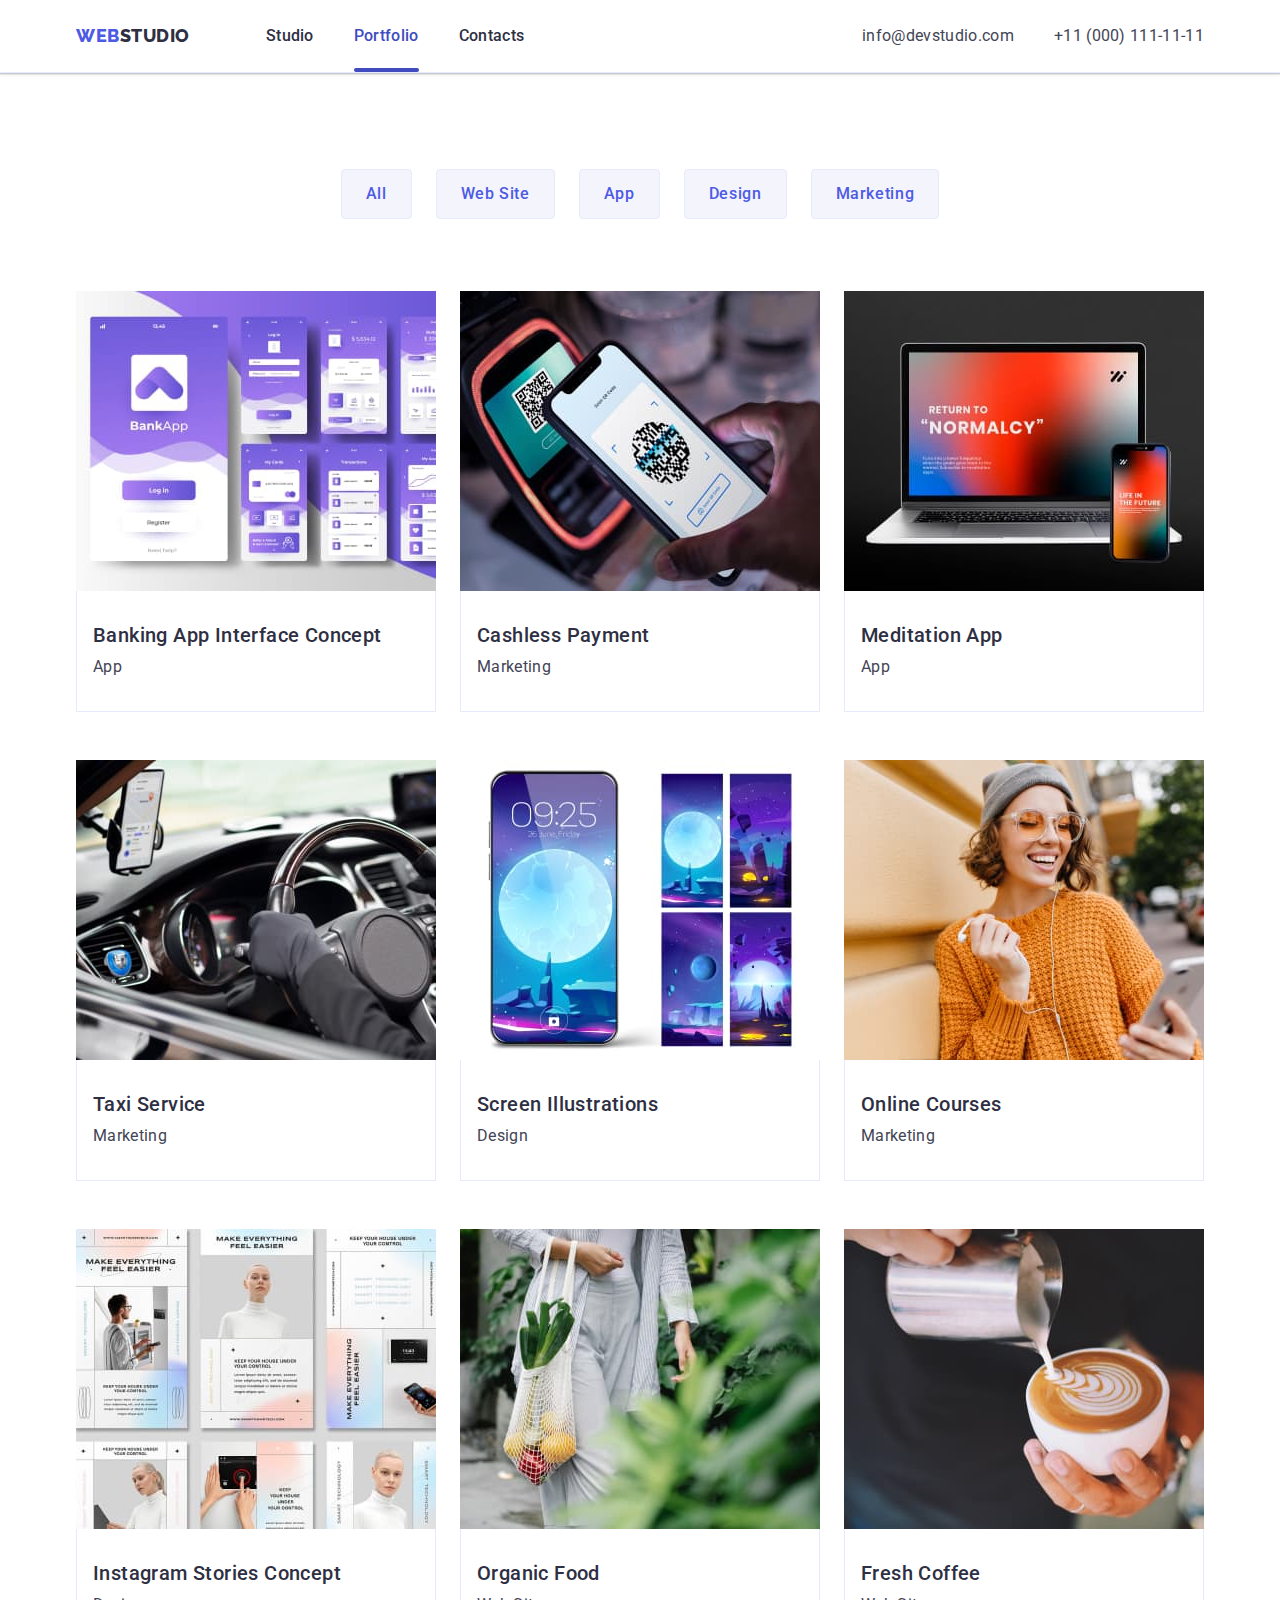
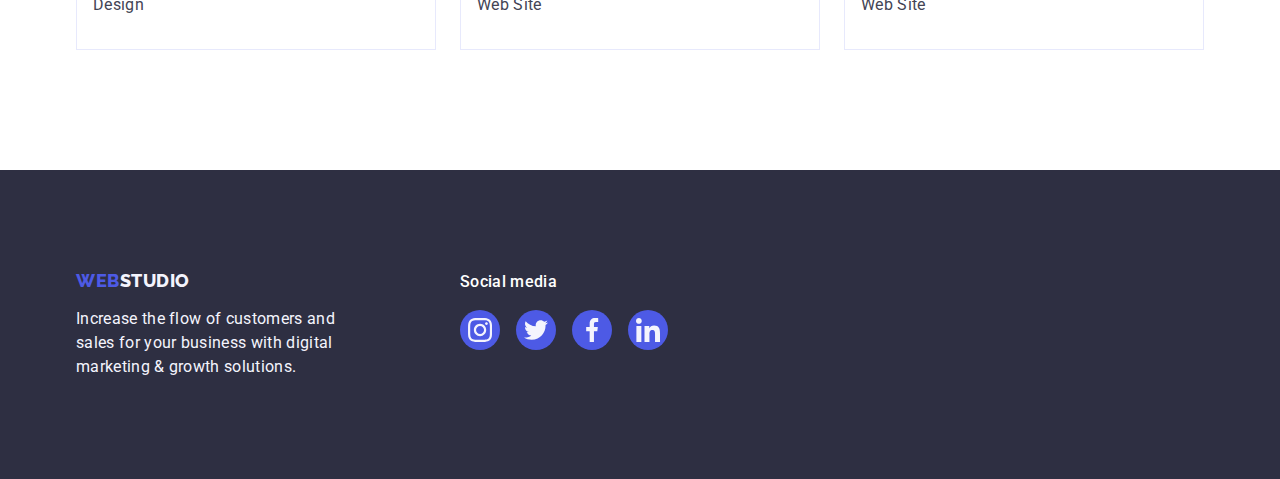
==== portfolio.html @ 26439155 "Initial commit" ====
<!DOCTYPE html>
<html lang="en">
<head>
    <meta charset="UTF-8">
    <meta http-equiv="X-UA-Compatible" content="IE=edge">
    <meta name="viewport" content="width=device-width, initial-scale=1.0">
    <title>Portfolio</title>
    <!-- Normalize -->
    <link rel="stylesheet" href="https://cdn.jsdelivr.net/npm/modern-normalize@1.1.0/modern-normalize.min.css">
    <!-- Fonts -->
    <link rel="preconnect" href="https://fonts.googleapis.com">
<link rel="preconnect" href="https://fonts.gstatic.com" crossorigin>
<link href="https://fonts.googleapis.com/css2?family=Raleway:wght@800&family=Roboto:wght@400;500;700&display=swap" rel="stylesheet">
    <link rel="stylesheet" href="./css/styles.css">
</head>
<body>
    <!-- Header -->
    <header class="header ">
        <div class="page-header-container container ">  
      <nav class="header-nav">
          <a class="header-logo link" href="./index.html">Web<span class="logo">Studio</span></a>
      <ul class="header-list list">
          <li class="header-item"><a class="header-link link" href="./index.html">Studio</a></li>
          <li class="header-item"><a class="header-link current link" href="./portfolio.html">Portfolio</a></li>
          <li class="header-item"><a class="header-link link" href="">Contacts</a></li>
      </ul>
      
      </nav>
      <address class="header-adress list">
          
      <ul class="mail-list list">
         
          <li ><a class="header-mail link" href="mailto:info@devstudio.com">info@devstudio.com</a></li>
          <li><a class="header-tel link" href="tel:+110001111111">+11 (000) 111-11-11</a></li>
      
      </ul>
      </address>
  </div>
  </header>
            <main>
                <section class="buttons-section">
                    <div class="container">
                    <h1 class="visually-hidden">Portfolio</h1>
                    <!-- buttons -->
                    <ul class="buttons-potfolio list">
                        <li><button class="btn" type="button">All</button></li>
                        <li><button class="btn" type="button">Web Site</button></li>
                        <li><button class="btn" type="button">App</button></li>
                        <li><button class="btn" type="button">Design</button></li>
                        <li><button class="btn" type="button">Marketing</button></li>
                    </ul>
                    <!-- pictures -->
                    <ul class="pictures-portfolio list">
                        <li class="image-item"><a class="pics-link link" href="">
                            <div class="portfolio-list-wrapper">
                            <img src="./images/portfolio/banking.jpg" alt="apps screenshots" width="360">
                            <p class="overlay">14 Stylish and User-Friendly App Design Concepts · Task Manager App · Calorie Tracker App · Exotic Fruit Ecommerce App · Cloud Storage App</p>
                        </div>
                             <div class="image-description">
                                 <h2 class="title-pic">Banking App Interface Concept</h2>
                                 <p class="pics-desc">App</p>
                             </div>
                        </a>
                        </li>
                        <li class="image-item"><a class="pics-link link" href="">
                            <div class="portfolio-list-wrapper">
                            <img src="./images/portfolio/cashless.jpg" alt="a telephone and a payment terminal" width="360">
                            <p class="overlay">14 Stylish and User-Friendly App Design Concepts · Task Manager App · Calorie Tracker App · Exotic Fruit Ecommerce App · Cloud Storage App</p>
                        </div>
                                <div class="image-description">
                                    <h2 class="title-pic">Cashless Payment</h2>
                                    <p class="pics-desc">Marketing</p>
                                </div>
                        </a></li>
                        <li class="image-item"><a class="pics-link link" href="">
                            <div class="portfolio-list-wrapper">
                            <img src="./images/portfolio/meditation.jpg" alt="laptop and cellphone" width="360">
                            <p class="overlay">14 Stylish and User-Friendly App Design Concepts · Task Manager App · Calorie Tracker App · Exotic Fruit Ecommerce App · Cloud Storage App</p>
                        </div>
                                <div class="image-description">
                                    <h2 class="title-pic">Meditation App</h2>
                                    <p class="pics-desc">App</p>
                                </div>
                        </a></li>
                        <li class="image-item"><a class="pics-link link" href="">
                            <div class="portfolio-list-wrapper">
                            <img src="./images/portfolio/taxi-service.jpg" alt="hand on a wheel" width="360">
                            <p class="overlay">14 Stylish and User-Friendly App Design Concepts · Task Manager App · Calorie Tracker App · Exotic Fruit Ecommerce App · Cloud Storage App</p>
                        </div>
                                <div class="image-description">
                                    <h2 class="title-pic">Taxi Service</h2>
                                    <p class="pics-desc">Marketing</p>
                                </div>
                        </a></li>
                        <li class="image-item"><a class="pics-link link" href="">
                            <div class="portfolio-list-wrapper">
                            <img src="./images/portfolio/screen.jpg" alt="screen of the phone" width="360">
                            <p class="overlay">14 Stylish and User-Friendly App Design Concepts · Task Manager App · Calorie Tracker App · Exotic Fruit Ecommerce App · Cloud Storage App</p>
                        </div>
                                <div class="image-description">
                                    <h2 class="title-pic">Screen Illustrations</h2>
                                    <p class="pics-desc">Design</p>
                                </div>
                        </a></li>
                        <li class="image-item"><a class="pics-link link" href="">
                            <div class="portfolio-list-wrapper">
                            <img src="./images/portfolio/online-cources.jpg" alt="a girl listening to music with haedphones" width="360">
                            <p class="overlay">14 Stylish and User-Friendly App Design Concepts · Task Manager App · Calorie Tracker App · Exotic Fruit Ecommerce App · Cloud Storage App</p>
                        </div>
                                <div class="image-description">
                                    <h2 class="title-pic">Online Courses</h2>
                                    <p class="pics-desc">Marketing</p>
                                </div>
                        </a></li>
                        <li class="image-item"><a class="pics-link link" href="">
                            <div class="portfolio-list-wrapper">
                            <img src="./images/portfolio/instagram.jpg" alt="instagram sheets" width="360">
                            <p class="overlay">14 Stylish and User-Friendly App Design Concepts · Task Manager App · Calorie Tracker App · Exotic Fruit Ecommerce App · Cloud Storage App</p>
                        </div>
                                <div class="image-description">
                                    <h2 class="title-pic">Instagram Stories Concept</h2>
                                    <p class="pics-desc">Design</p>
                                </div>
                        </a></li>
                        <li class="image-item"><a class="pics-link link" href="">
                            <div class="portfolio-list-wrapper">
                            <img src="./images/portfolio/organic-food.jpg" alt="girl with food" width="360">
                            <p class="overlay">14 Stylish and User-Friendly App Design Concepts · Task Manager App · Calorie Tracker App · Exotic Fruit Ecommerce App · Cloud Storage App</p>
                        </div>
                                <div class="image-description">
                                    <h2 class="title-pic">Organic Food</h2>
                                    <p class="pics-desc">Web Site</p>
                                </div>
                        </a></li>                        
                        <li class="image-item"><a class="pics-link link" href="">
                            <div class="portfolio-list-wrapper">
                            <img src="./images/portfolio/fresh-coffee.jpg" alt="pouring coffee" width="360">
                            <p class="overlay">14 Stylish and User-Friendly App Design Concepts · Task Manager App · Calorie Tracker App · Exotic Fruit Ecommerce App · Cloud Storage App</p>
                        </div>
                                <div class="image-description">
                                    <h2 class="title-pic">Fresh Coffee</h2>
                                    <p class="pics-desc">Web Site</p>
                                </div>
                        </a></li>
                    </ul>
                </div>
                </section>
            </main>
        <!-- FOOTER -->
        <footer class="footer">
            <div class="footer-container container">
                <div class="footer-div">
                <a class="footer-logo link" href="./index.html">Web<span class="logo-foot">Studio</span></a>
                <p class="footer-par">Increase the flow of customers and sales for your business with digital marketing & growth solutions.</p>
            </div>
            <div >
                <p class="footer-text">Social media</p>
                <ul class="footer-list list">
                    <li class="footer-item">
                        <a class="footer-social link" href="">
                            <svg class="footer-svg" width="24" height="24">
                                <use href="./images/icons.svg#icon-instagram"></use>
                            </svg>
                        </a>
                    </li>
                    <li class="footer-item">
                        <a class="footer-social link" href="">
                            <svg class="footer-svg" width="24" height="24">
                                <use href="./images/icons.svg#icon-twitter"></use>
                            </svg>
                        </a>
                    </li>
                    <li class="footer-item">
                        <a class="footer-social link" href="">
                            <svg class="footer-svg" width="24" height="24">
                                <use href="./images/icons.svg#icon-facebook"></use>
                            </svg>
                        </a>
                    </li>
                    <li class="footer-item">
                        <a class="footer-social link" href="">
                            <svg class="footer-svg" width="24" height="24">
                                <use href="./images/icons.svg#icon-linkedin"></use>
                            </svg>
                        </a>
                    </li>
                </ul>
            </div>
            </div>

        </footer>
</body>
</html>
---- css/styles.css ----
:root {
    /* Fonts */
    --primary-font: 'Roboto', sans-serif;
    --logo-font: 'Raleway', sans-serif;
/* Text colors */
--primary-text-color:#434455;
--title-text-color:#2E2F42;



/* background colors */
  --main-bg-color: #FFFFFF;
  --secondary-bg-cl: #F4F4FD;
  --background-modal:#FCFCFC;
  

/* common colors */
--logo-text-color:#4d5ae5;
--hover-focus-color:#404bbf;
--border-color-btn:#E7E9FC;
--border-color-secondary:#8E8F99;
--hover-secondary-color:#31d0aa;
/* Animation */
--animation-time:250ms;
--animation-function:cubic-bezier(0.4, 0, 0.2, 1);



}

/* Base styles */
body{
    font-family:var( --primary-font);
    background-color:var(--main-bg-color);
    color:var(--primary-text-color);
}

/* reset */
.link{
    text-decoration: none;
}
.list{
    list-style: none;
    padding: 0;
  margin: 0;
}
h1,
h2,
h3,
h4,
h5,
h6,
p {
  margin: 0;
}
img {
    display: block;
 
  }
 
  .container {
  max-width: 1158px;
  margin: 0 auto;
  padding: 0 15px;
  }
  .section{
    padding: 120px 0;
  }
  .section-adv{
    padding-top: 120px;
  }
  .visually-hidden {
    position: absolute;
    width: 1px;
    height: 1px;
    margin: -1px;
    border: 0;
    padding: 0;
    
    white-space: nowrap;
    clip-path: inset(100%);
    clip: rect(0 0 0 0);
    overflow: hidden;
  }
/* STUDIO */
/* Header styles*/
.header {   
    border-bottom: 1px solid #E7E9FC;
    box-shadow: 0px 2px 1px rgba(46, 47, 66, 0.08), 0px 1px 1px rgba(46, 47, 66, 0.16), 0px 1px 6px rgba(46, 47, 66, 0.08);
    
    



}
.page-header-container{
    display: flex;
    align-items: center;
}
.header-nav {
    display: flex;
    align-items: center;
    margin-right: auto;
}
/* Logo */
.header-logo {
    margin-right: 76px;
    
    font-family:var(--logo-font) ;
    font-weight: 800;
    font-size: 18px;
    line-height: 1.17;
    letter-spacing: 0.03em;
    text-transform: uppercase;
    color: var(--logo-text-color);
    
}
.logo{
    color:var(--title-text-color);
}
.header-list{
    display: flex;
    align-items: center;
    gap: 40px;
   margin-right: 0;
    
}

.header-item{
    
}




.header-link {
    position: relative;
    display: inline-block;
    font-weight: 500;
    font-size: 16px;
    line-height: 1.5;
    letter-spacing: 0.02em;
    color:var(--title-text-color);
    padding: 24px 0;
    transition: color var(--animation-time) var(--animation-function);
    
}
.header-link::after{
    display: block;
    position: absolute;
    bottom: 0;
    left: 0;
    content: '';
    width: 100%;
    height: 4px;
    border-radius: 2px;
    

}
.header-link.current::after{
    background-color: var(--hover-focus-color);
}
.header-link.current{
    color: var(--hover-focus-color);
}


.header-adress{
    font-weight: 400;
    font-size: 16px;
    line-height: 1.5;
    letter-spacing: 0.02em;
    font-style: normal;
    color: var(--primary-text-color);

    
}
.header-mail{
    font-size: 16px;
    line-height: 1.5;
    letter-spacing: 0.02em;
    color: var(--primary-text-color);
   transition: color var(--animation-time) var(--animation-function);
  
    
    
    
}
.header-mail:hover,
.header-mail:focus{
    color:var(--hover-focus-color)
}

.mail-list{
    display: flex;
    align-items: center;
    justify-content: space-between;
    gap: 40px;
    
}



.header-tel{
    font-size: 16px;
    line-height: 1.5;
    letter-spacing: 0.02em;
    color: var(--primary-text-color);
    transition: color var(--animation-time) var(--animation-function);
    
}
.header-tel:hover,
.header-tel:focus{
color:var(--hover-focus-color);
}

.header-link:hover,
.header-link:focus
{
    color:var(--hover-focus-color);
}


/* Hero styles */
.hero-section {
    max-width: 1440px;
    background-color: var(--title-text-color);
    padding: 188px 0;
    background-image:linear-gradient(rgba(46, 47, 66, 0.7), rgba(46, 47, 66, 0.7)), url(/images/people-office.jpg) ;
    background-repeat: no-repeat;
    background-size: cover;
    background-position: center;
    
   
}
.hero-title {
    font-weight: 700;
    font-size: 56px;
    line-height: 1.07;
    letter-spacing: 0.02em;
    text-align: center;
    color: var(--main-bg-color);
   
    max-width: 496px;
    margin-left: auto;
    margin-right: auto;
  
    margin-bottom: 48px;
    
    
}
.hero-button {
    display: block;
    background-color: var(--logo-text-color);
    font-family: var(--primary-font);
    font-weight: 500;
    font-size: 16px;
    line-height: 1.5;
    letter-spacing: 0.04em;
    color: var(--main-bg-color);
    cursor: pointer;
    margin-left: 480px;
    padding: 16px 32px;
    border-radius: 4px;
border: none;
min-width: 169px;
box-shadow: 0px 4px 4px rgba(0, 0, 0, 0.15);
transition: background-color var(--animation-time) var(--animation-function);

   
}
.hero-button:hover,
.hero-button:focus{
    background-color: var(--hover-focus-color);
    
}

/* Section advantages */

  .adv-item{
    width: calc((100%-72px)/4);
  }
.section-adv{
    padding: 120px 0;
}
.title-adv {
    
}
.list-adv {
    display: flex;
    gap: 24px;
}
.icon-adv{
    display: flex;
    justify-content: center;
    align-items: center;
    background-color: var(--secondary-bg-cl);
    width: 264px;
height: 112px;
border-radius: 4px;
margin-bottom: 8px;

}

.subtitle-adv {
    
    font-weight: 500;
    font-size: 20px;
    line-height: 1.2;
    letter-spacing: 0.02em;
    color: var(--title-text-color);
    margin-bottom: 8px;
  
}
.paragraf-adv {
    
    font-size: 16px;
    line-height: 1.5;
    letter-spacing: 0.02em;
    color: var(--primary-text-color);
    width: 264px;   
}
/*Section What are we doing (wawd)*/
.section-wawd{
    padding-bottom: 120px;
}
.title-wawd{
    margin-bottom: 72px;
    font-size: 36px;
    line-height: 1.11;
    letter-spacing: 0.02em;
    text-align: center;
    text-transform: capitalize;
    color: var(--title-text-color); 
}
.img-list{
    display: flex;
    gap: 24px;
}
.image-item{
    width: calc((100% - 48px)/3); 
}

/* Section Our Team */
.section-team{
    background-color:var(--secondary-bg-cl);
    
}
.svg-list{
    display: flex;
    justify-content: center;
  
    gap: 24px;
    margin-top: 8px;
}
.icon-svg{
    display: flex;
    align-items: center;
    justify-content: center;
    fill: #FFFFFF;
    background-color: var(--logo-text-color);
    border-radius: 50%;
    width: 100%;
    height: 100%;
   transition: background-color var(--animation-time) var(--animation-function);
    
}
.icon-svg:hover,
.icon-svg:focus{
    background-color: var(--hover-focus-color);
}
.img-svg{
    width: 40px;
   height: 40px;
}


.team-list{
    display: flex;
    gap: 24px;

}
.title-team{
    margin-bottom: 72px;
    font-size: 36px;
    line-height: 1.1;
    letter-spacing: 0.02em;
    text-align: center;
    text-transform: capitalize;
    color: var(--title-text-color);
    

}
.team-cards{
    padding: 32px 0;
    
}
.team-svg{
    fill: var(--secondary-bg-cl);
}
.item-team{
    width: calc((100% - 72px)/4);
    background-color: var(--main-bg-color);
    border-radius: 0px 0px 4px 4px;
    box-shadow: 0px 1px 6px rgba(46, 47, 66, 0.08), 0px 1px 1px rgba(46, 47, 66, 0.16), 0px 2px 1px rgba(46, 47, 66, 0.08);
}
.subtitle-team{
    text-align: center;
    font-weight: 500;
    font-size: 20px;
    line-height: 1.2;
    letter-spacing: 0.02em;
    color: var(--title-text-color);
    margin-bottom: 8px;

}
.team-names{
    text-align: center;
    font-size: 16px;
    line-height: 1.5;
    letter-spacing: 0.02em;
    color: var(--primary-text-color);
   
}
/* <!-- Customers --> */
.customers{

    padding: 120px 0;
}
.customers-list{
    display: flex;
    justify-content: center;
    
    gap: 24px;
}
.customers-icon{
    display: flex;
    justify-content: center;
    align-items: center;
width: 100%;
height: 100%;
fill: var(--border-color-secondary);
border: 1px solid var(--border-color-secondary);
border-radius: 4px;
color: var(--border-color-secondary);
transition: color var(--animation-time) var(--animation-function), border-color var(--animation-time) var(--animation-function);
}
.customers-icon:hover,
.customers-icon:focus{
    color: var(--hover-focus-color);
    border-color: var(--hover-focus-color);
}
.customers-item{
    width: 168px;
    height: 88px;
   
}
.customers-svg{
    fill: currentColor;
}
/* Footer */
.footer{
    background-color: var(--title-text-color);
    padding: 100px 0;
}
.footer-logo {
    display: inline-block;
    font-family:var(--logo-font) ;
    font-weight: 800;
    font-size: 18px;
    line-height: 1.17;
    letter-spacing: 0.03em;
    text-transform: uppercase;
    color: var(--logo-text-color);
    margin-bottom: 16px
    
}
.logo-foot{
    color: var(--secondary-bg-cl);
}
.footer-par{
    
    color: var(--secondary-bg-cl);
    font-weight: 400;
    font-size: 16px;
    line-height: 1.5;
    letter-spacing: 0.02em;
    width: 264px;
}
.footer-container{
    display: flex;
    align-items: baseline;

}
.footer-list{
    display: flex;
    gap: 16px;
}
.footer-item{
    width: 40px;
    height: 40px;
}
.footer-social{
    display: flex;
    justify-content: center;
    align-items: center;
    fill: var(--main-bg-color);
    background-color: var(--logo-text-color);
    border-radius: 50%;
    width: 100%;
    height: 100%;
    transition: background-color var(--animation-time) var(--animation-function) ;

}
.footer-social:hover,
.footer-social:focus{
    background-color: var(--hover-secondary-color);
}
.footer-div{
    margin-right: 120px;
}
.footer-text{
    font-weight: 500;
    color: var(--main-bg-color);
    margin-bottom: 16px;
    line-height: 1.5;
    letter-spacing: 0.02em;
}
.footer-svg{
    fill: var(--secondary-bg-cl);
}
/* PORTFOLIO */
.buttons-potfolio{
    display: flex;
    justify-content: center;
    gap: 24px;
    margin-bottom: 72px
}
.buttons-section{
    padding: 96px 0 120px
}

.btn {
font-family: var(--primary-font);
font-weight: 500;
    font-size: 16px;
    line-height: 1.5;
    letter-spacing: 0.04em;
    color: var(--logo-text-color);
background-color: var(--secondary-bg-cl);
cursor: pointer;
border: 1px solid #e7e9fc;
border-radius: 4px;
padding: 12px 24px;
transition: color var(--animation-time) var(--animation-function), background-color var(--animation-time) var(--animation-function), border var(--animation-time) var(--animation-function), box-shadow var(--animation-time) var(--animation-function);
}
.btn:hover,
.btn:focus{
    color: var(--main-bg-color);
    background-color: var(--hover-focus-color);
    border: 1px solid transparent;
    box-shadow: 0px 3px 1px rgba(0, 0, 0, 0.1), 0px 2px 1px rgba(0, 0, 0, 0.08), 0px 2px 2px rgba(0, 0, 0, 0.12);
}
.pics-link{
    display: block;
    transition: box-shadow var(--animation-time) var(--animation-function);
    

}
.title-pic{ 
    margin-bottom: 8px;
    font-weight: 500;
    font-size: 20px;
    line-height: 1.2;
    letter-spacing: 0.02em;
    color: var(--title-text-color);
}
.pics-desc{
    font-size: 16px;
    line-height: 1.5;
    letter-spacing: 0.02em;
    color:var(--primary-text-color);
}
.pictures-portfolio{
    display: flex;
    gap: 24px;
    row-gap: 48px;
    flex-wrap: wrap;

   
}
.image-item{
    width: calc((100% - 48px)/3);
    

    
}
.pics-link:hover,
.pics-link:focus{
    box-shadow: 0px 1px 6px rgba(46, 47, 66, 0.08), 0px 1px 1px rgba(46, 47, 66, 0.16), 0px 2px 1px rgba(46, 47, 66, 0.08);

}
.image-description{
    
    border: 1px solid var(--border-color-btn);
    border-top: none;
    padding: 32px 16px;
}
.overlay{
    position: absolute;
    overflow: auto;
    left: 0;
    top: 0;
    transform: translate(0, 100%);
    transition: transform 250ms linear;
    background-color: var(--logo-text-color);
    font-size: 16px;
    color: var(--secondary-bg-cl);
    width: 100%;
    height: 100%;
    padding: 40px 32px 0;
    font-family: var(--primary-font);
    letter-spacing: 0.02em;
    line-height: 1.5;
}
.portfolio-list-wrapper{
    position: relative;
    overflow: hidden;
}
.pics-link:hover .overlay,
.pics-link:focus .overlay{
    transform: translate(0, 0);
}
/* Modal Window */
.backdrop{
    position: fixed;
    z-index: 100;
    top: 0;
    left: 0;
    width: 100%;
    height: 100%;
    background-color: rgba(46, 47, 66, 0.4);
    transition: opacity var(--animation-time) var(--animation-function), visibility var(--animation-time) var(--animation-function);
}
.backdrop.is-hidden{
    opacity: 0;
    visibility: hidden;
    pointer-events: none;
}
.modal{
    position: absolute;
    top: 50%;
    left: 50%;
    transform: translate(-50%, -50%);
    width: 408px;
    height: 584px;
    background-color: var(--background-modal);
    box-shadow: 0px 1px 1px rgba(0, 0, 0, 0.14), 0px 1px 3px rgba(0, 0, 0, 0.12), 0px 2px 1px rgba(0, 0, 0, 0.2);
border-radius: 4px;

}
.modal-button{
    position: absolute;
    top: 24px;
    right: 24px;
    display: flex;
    justify-content: center;
    align-items: center;
    width: 24px;
    height: 24px;
    background-color: var(--border-color-btn);
    border: 1px solid rgba(0, 0, 0, 0.1);
    border-radius: 50%;
    padding: 0;
    cursor: pointer;
    transition: background-color var(--animation-time) var(--animation-function) 
}
.modal-close-button-icon{
    transition: fill var(--animation-time) var(--animation-function);
}
.modal-button:hover .modal-close-button-icon,
.modal-button:focus .modal-close-button-icon
{
    fill: var(--main-bg-color);
}
.modal-button:hover,
.modal-button:focus{
    background-color: var(--hover-focus-color);
}
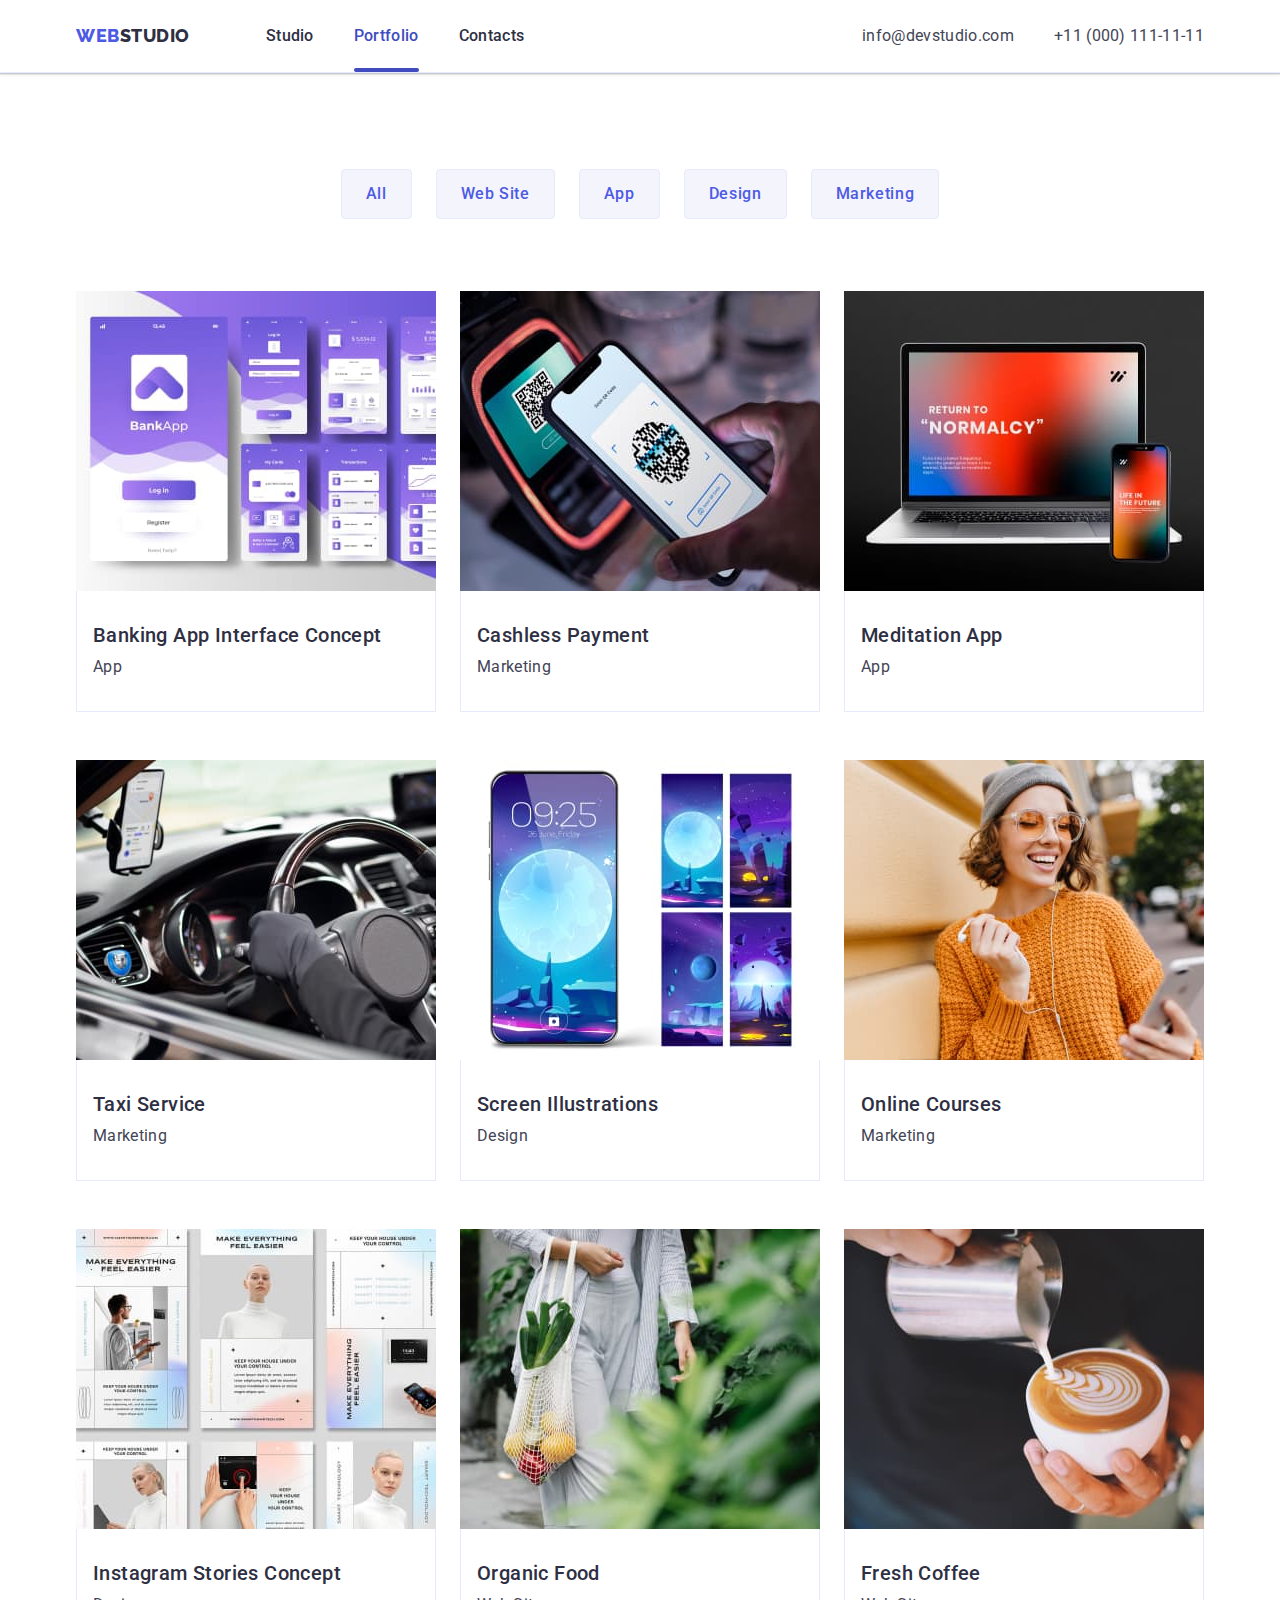
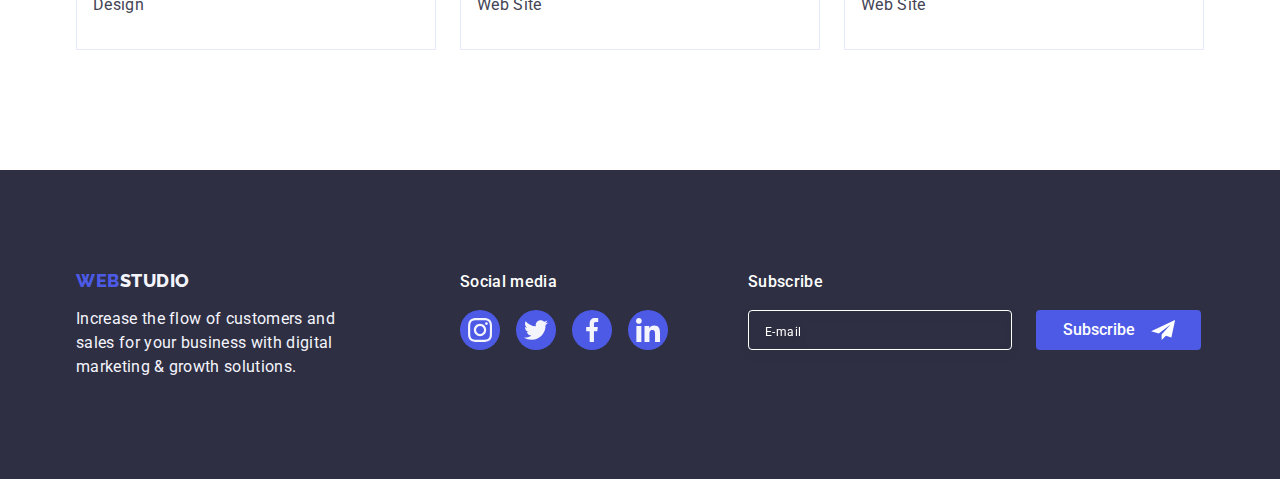
==== commit c41616c1: "hw6" ====
--- a/portfolio.html
+++ b/portfolio.html
@@ -185,6 +185,20 @@
                         </a>
                     </li>
                 </ul>
+
+                
+            </div>
+            <div class="footer-subscribe-wrapper">
+                <p class="footer-subscribe-text">Subscribe</p>
+                <form class="footer-subscribe-form">
+                    <input type="email" name="user_email" class="footer-form-input" placeholder="E-mail" required> 
+                    <button type="submit" class="footer-subscribe-btn">Subscribe
+                        <svg class="footer-subscribe-icon" width="24" height="20">
+                            <use href="./images/icons.svg#subscribe-icon"></use>
+                           </svg>
+                    </button> 
+                </form>
+
             </div>
             </div>
 
--- a/css/styles.css
+++ b/css/styles.css
@@ -529,6 +529,72 @@
 .footer-svg{
     fill: var(--secondary-bg-cl);
 }
+.footer-subscribe-text{
+    font-weight: 500;
+    color: var(--main-bg-color);
+    margin-bottom: 16px;
+    line-height: 1.5;
+    letter-spacing: 0.02em;
+   
+
+}
+.footer-subscribe-form{
+    display: flex;
+}
+.footer-subscribe-btn{
+    background-color: var(--logo-text-color);
+    display: flex;
+    justify-content: center;
+    align-items: center;
+    min-width: 165px;
+    color: var(--main-bg-color);
+    padding-left: 24px;
+    font-family: 'Roboto';
+font-style: normal;
+font-weight: 500;
+font-size: 16px;
+line-height: 1.5em;
+margin-left: 24px;
+border: none;
+border-radius: 4px;
+gap: 16px;
+padding: 8px 24px;
+cursor: pointer;
+
+}
+.footer-subscribe-btn:hover,
+.footer-subscribe-btn:focus{
+    background-color: var(--hover-focus-color);
+}
+.footer-subscribe-wrapper{
+   margin-left: 80px;
+   
+
+}
+.footer-form-input{
+    background-color: transparent;
+    width: 264px;
+    height: 40px;
+    border: 1px solid #FFFFFF;
+filter: drop-shadow(0px 4px 4px rgba(0, 0, 0, 0.15));
+border-radius: 4px;
+padding: 8px 16px;
+color: var(--main-bg-color);
+
+    
+}
+.footer-form-input::placeholder{
+    font-family: var(--primary-font);
+font-style: normal;
+font-weight: 400;
+font-size: 12px;
+line-height: 24px;
+letter-spacing: 0.04em;
+color: var(--main-bg-color);
+
+}
+
+
 /* PORTFOLIO */
 .buttons-potfolio{
     display: flex;
@@ -657,6 +723,7 @@
     background-color: var(--background-modal);
     box-shadow: 0px 1px 1px rgba(0, 0, 0, 0.14), 0px 1px 3px rgba(0, 0, 0, 0.12), 0px 2px 1px rgba(0, 0, 0, 0.2);
 border-radius: 4px;
+padding: 72px 24px 24px;
 
 }
 .modal-button{
@@ -687,3 +754,142 @@
 .modal-button:focus{
     background-color: var(--hover-focus-color);
 }
+/* Modal form */
+.modal-title{
+    text-align: center;
+    margin-bottom: 16px;
+    font-family: var(--primary-font);
+font-style: normal;
+font-weight: 500;
+font-size: 16px;
+line-height: 24px;
+
+}
+.modal-form-comment{
+    resize: none;
+    width: 100%;
+    height: 120px;
+    padding: 8px 16px;
+    border: 1px solid rgba(46, 47, 66, 0.4);
+border-radius: 4px;
+font-family: var(--primary-font);
+font-style: normal;
+font-weight: 400;
+font-size: 12px;
+line-height: 14px;
+
+}
+.modal-form-comment::placeholder{
+    font-family: 'Roboto';
+font-style: normal;
+font-weight: 400;
+font-size: 12px;
+line-height: 14px;
+color: rgba(46, 47, 66, 0.4);
+
+}
+.modal-form-comment:focus{
+    outline: none;
+    border-color: var(--logo-text-color);
+    transition: border-color var(--animation-function) var(--animation-time);
+}
+.modal-form{
+    display: flex;
+    flex-direction: column;
+}
+.modal-form-field{
+    margin-bottom: 8px;
+}
+.modal-form-input-desc{
+    display: block;
+    font-family: var(--primary-font);
+    color: var(--border-color-secondary);
+    font-size: 12px;
+    font-weight: 400;
+    line-height: 14px;
+    letter-spacing: 1.2;
+   margin-bottom: 4px;
+}
+.modal-form-input{
+    width: 100%;
+    height: 40px;
+    border: 1px solid rgba(46, 47, 66, 0.4);
+border-radius: 4px;
+padding-left: 38px;
+}
+.modal-form-input:focus{
+    outline: none;
+    border-color: var(--logo-text-color);
+    transition: border-color var(--animation-function) var(--animation-time);
+
+}
+.modal-form-input:focus + .modal-form-input-icon{
+fill: var(--logo-text-color);
+transition: fill var(--animation-function) var(--animation-time);
+}
+.modal-form-input-wrapper{
+    display: block;
+    position: relative;
+}
+.modal-form-input-icon{
+    position: absolute;
+    top: 50%;
+    left: 19px;
+    transform: translateY(-50%);
+}
+.modal-form-check-desc{
+    display: flex;
+    align-items: center;
+    font-family: var(--primary-font);
+font-style: normal;
+font-weight: 400;
+font-size: 12px;
+line-height: 14px;
+margin-bottom: 24px;
+
+}
+.modal-form-check-desc::before{
+    display: block;
+    content: '';
+    width: 16px;
+    height: 16px;
+    border: 1px solid rgba(46, 47, 66, 0.4);
+    cursor: pointer;
+    border-radius: 2px;
+    margin-right: 8px;
+    
+
+}
+.modal-form-check:checked + .modal-form-check-desc::before{
+    background-color: var(--hover-focus-color);
+    background-image: url("data:image/svg+xml,%3Csvg width='10' height='8' viewBox='0 0 10 8' fill='none' xmlns='http://www.w3.org/2000/svg'%3E%3Cpath d='M8.44558 0.255056C8.61838 0.089653 8.84834 -0.00178848 9.08693 2.65108e-05C9.32551 0.0018415 9.55407 0.0967713 9.72436 0.264784C9.89466 0.432797 9.99337 0.660752 9.99968 0.900549C10.006 1.14034 9.91939 1.37323 9.75816 1.55005L4.86357 7.70436C4.7794 7.79551 4.67782 7.86865 4.5649 7.91942C4.45198 7.97018 4.33003 7.99754 4.20636 7.99984C4.08268 8.00214 3.95981 7.97935 3.8451 7.93282C3.73038 7.88629 3.62618 7.81698 3.53872 7.72903L0.292827 4.46564C0.202435 4.38096 0.129933 4.27884 0.0796475 4.16537C0.0293621 4.05191 0.00232279 3.92942 0.000143182 3.80522C-0.00203643 3.68102 0.0206883 3.55765 0.0669613 3.44248C0.113234 3.3273 0.182108 3.22267 0.269473 3.13483C0.356838 3.047 0.460905 2.97775 0.575465 2.93123C0.690026 2.88471 0.812734 2.86186 0.936267 2.86405C1.0598 2.86624 1.18163 2.89343 1.29449 2.94398C1.40734 2.99454 1.50892 3.06743 1.59315 3.15831L4.16189 5.73967L8.42227 0.28219C8.42994 0.272694 8.43813 0.263635 8.4468 0.255056H8.44558Z' fill='%23F4F4FD'/%3E%3C/svg%3E%0A");
+    background-repeat: no-repeat;
+    background-position: center;
+}
+.modal-form-submit {
+    align-self: center;
+    display: block;
+    background-color: var(--logo-text-color);
+    font-family: var(--primary-font);
+    font-weight: 500;
+    font-size: 16px;
+    line-height: 1.5;
+    letter-spacing: 0.04em;
+    color: var(--main-bg-color);
+    cursor: pointer;
+    padding: 16px 32px;
+    border-radius: 4px;
+border: none;
+min-width: 169px;
+box-shadow: 0px 4px 4px rgba(0, 0, 0, 0.15);
+transition: background-color var(--animation-time) var(--animation-function);
+
+   
+}
+.modal-form-submit:hover,
+.modal-form-submit:focus{
+    background-color: var(--hover-focus-color);
+}
+.policy-link{
+    color: var(--logo-text-color);
+}